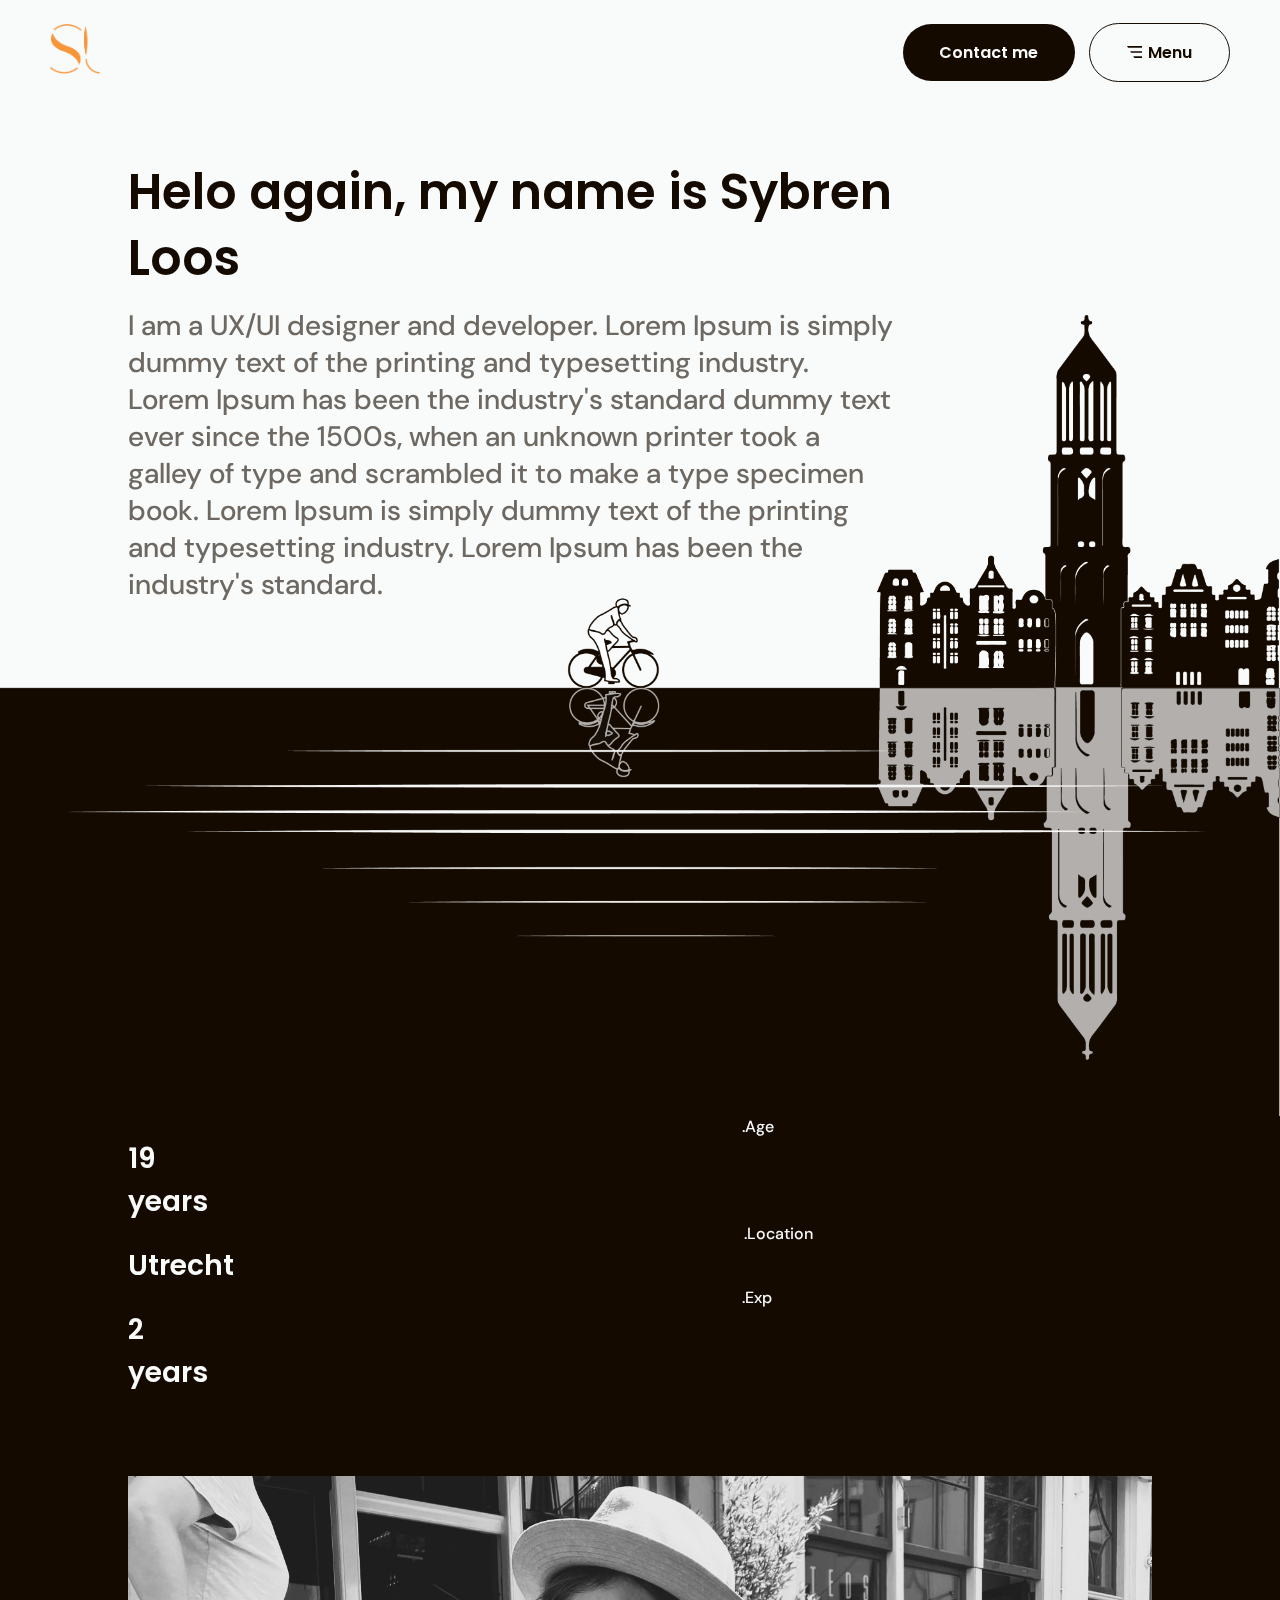
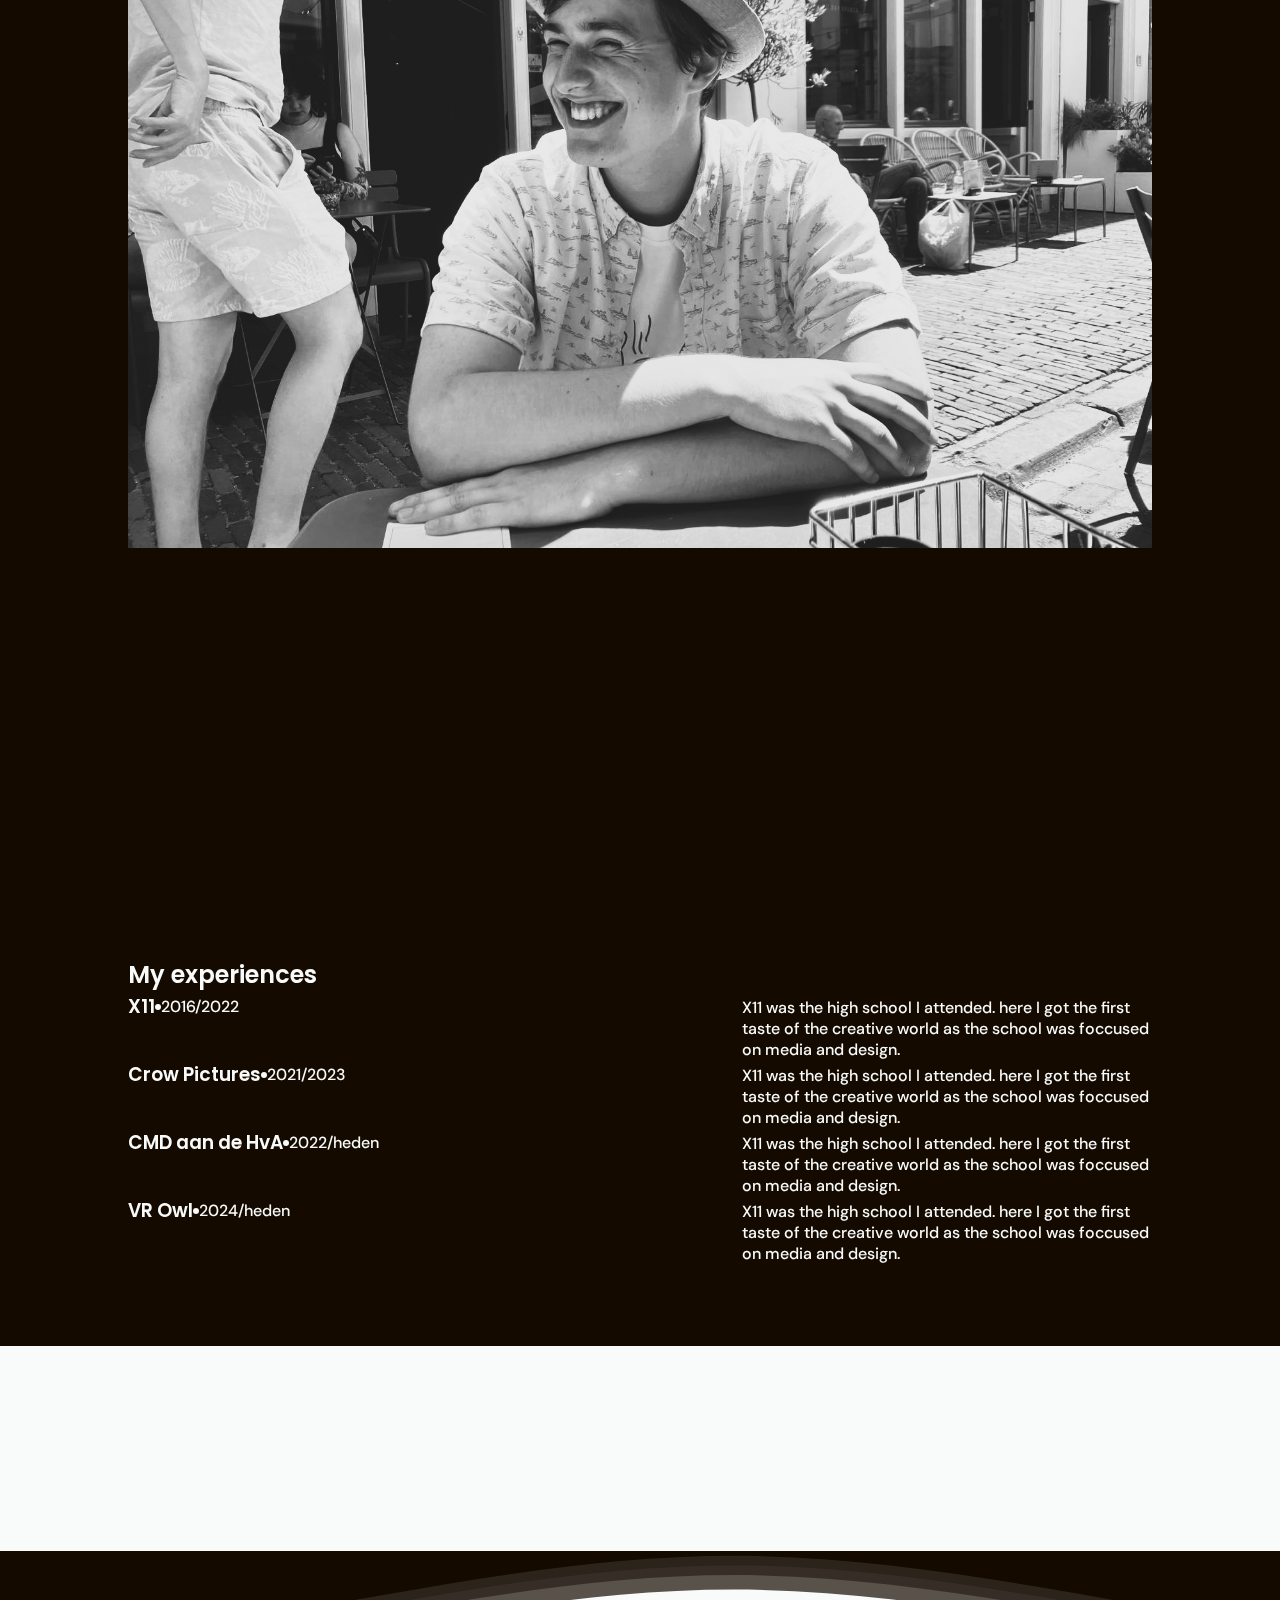
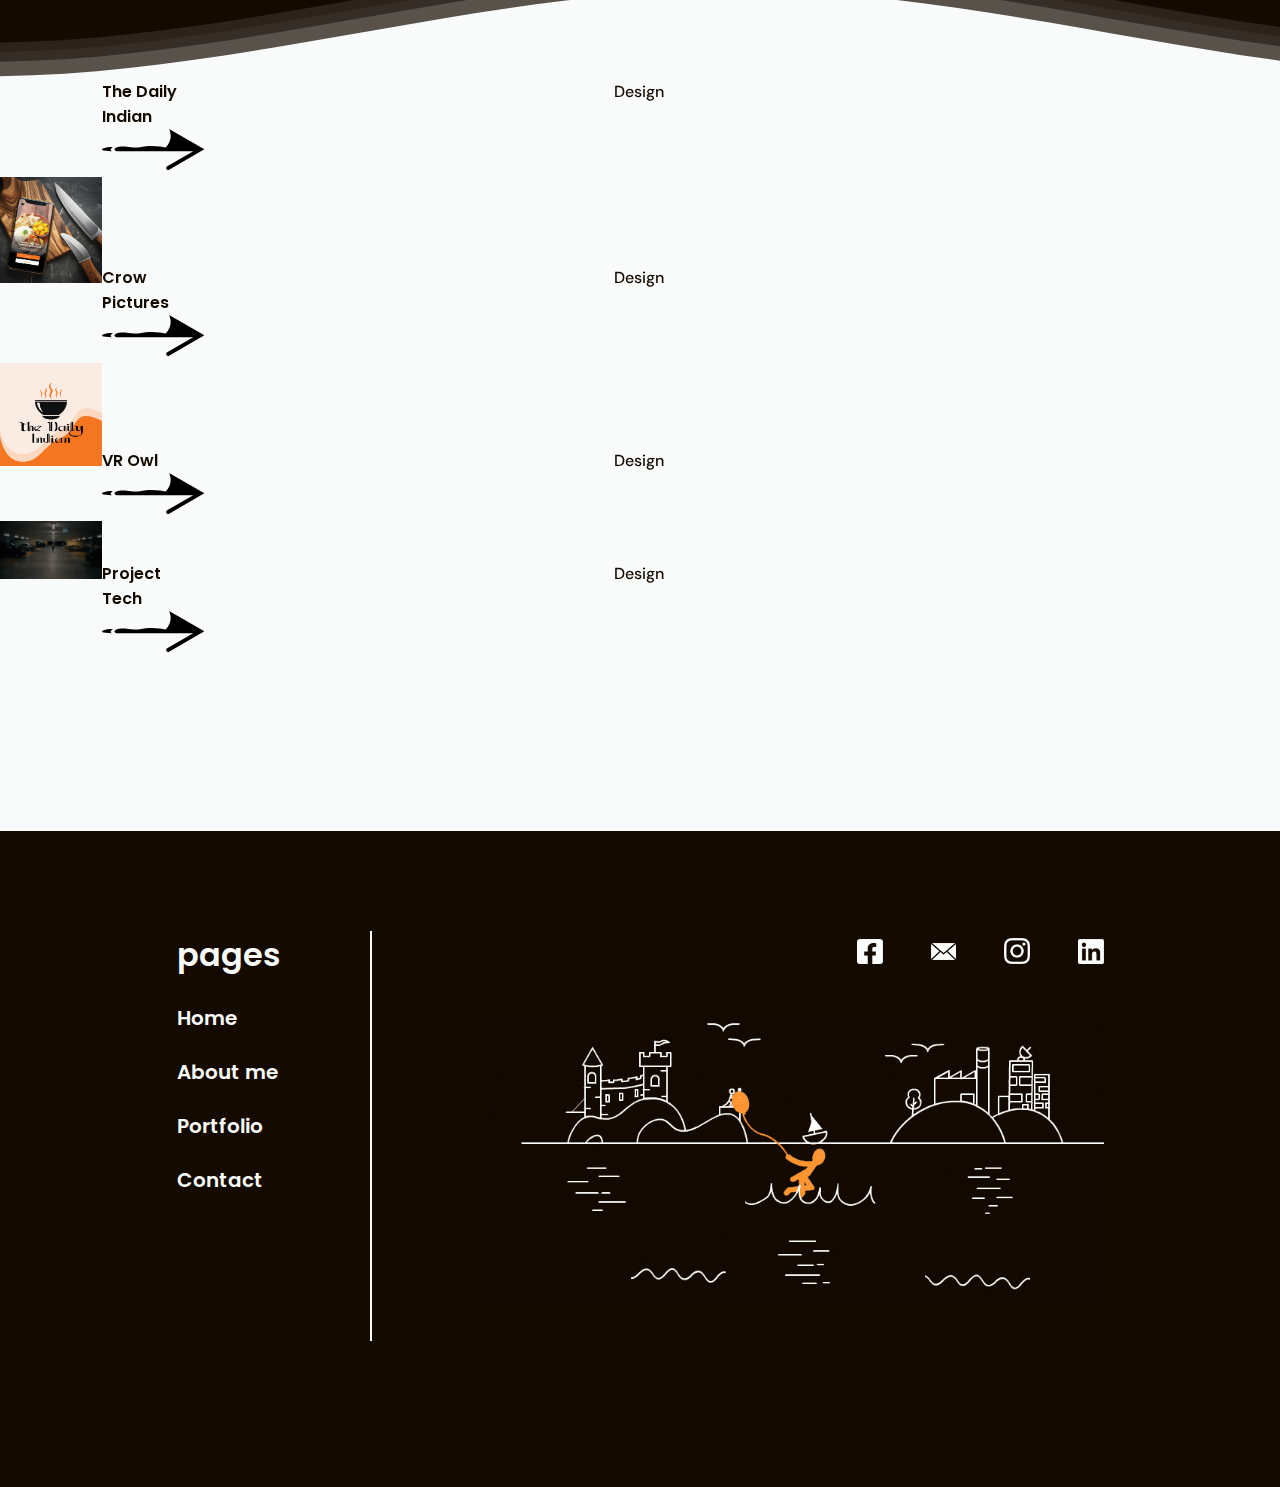
==== AboutMe.html @ b90669cc "hello" ====
<!DOCTYPE html>
<html lang="en">
  <head>
    <title>Bootstrap Example</title>
    <meta charset="utf-8" />
    <meta name="viewport" content="width=device-width, initial-scale=1" />

    <link rel="preconnect" href="https://fonts.googleapis.com" />
    <link rel="preconnect" href="https://fonts.gstatic.com" crossorigin />
    <link
      href="https://fonts.googleapis.com/css2?family=DM+Sans:ital,opsz,wght@0,9..40,100..1000;1,9..40,100..1000&display=swap"
      rel="stylesheet"
    />
    <link
      rel="stylesheet2"
      href="https://maxcdn.bootstrapcdn.com/bootstrap/4.3.1/css/bootstrap.min.css"
    />
    <link rel="preconnect" href="https://fonts.gstatic.com" crossorigin />
    <link
      href="https://fonts.googleapis.com/css2?family=Poppins:ital,wght@0,100;0,200;0,300;0,400;0,500;0,600;0,700;0,800;1,100;1,200;1,300;1,400;1,500;1,600;1,700;1,800;1,900&display=swap"
      rel="stylesheet"
    />
    <link rel="stylesheet" href="./views.css">
    <link rel="stylesheet" href="./stylesheet2.css">
  </head>

  <body>
    <header>
        <div style="position: fixed">
            <nav class="outnav">
                <span class="HomeLogo">
                    <a href="./kaas.html">
                        <img
                                src="./images/SybrenLoosLogo.png"
                                alt="This is the logo of the website and also functions as the home button"
                        />
                    </a>
                </span>
    
                <nav class="buttonsnav">
                    <button class="button2">
                        <span><a href="./index.html">Contact me</a></span>
                    </button>
                    <button class="button">
                        <div class="insideButton">
                            <span class="hamburgerIcon">
                                <svg
                                        class="Layer_1"
                                        data-name="Layer 1"
                                        xmlns="http://www.w3.org/2000/svg"
                                        viewBox="0 0 191.16 151.16"
                                >
                                    <defs>
                                        <style>
                                            .cls-1:hover {
                                                height: 12px;
                                                width: auto;
                                                stroke-width: 0px;
                                                fill: var(--background-color);
                                            }
                                        </style>
                                    </defs>
                                    <polygon
                                            class="cls-1"
                                            points="191.16 151.16 91.78 151.16 78.42 129.15 191.16 129.15 191.16 151.16"
                                    />
                                    <polygon
                                            class="cls-1"
                                            points="39.21 64.57 191.16 64.57 191.16 86.59 52.57 86.59 39.21 64.57"
                                    />
                                    <polygon
                                            class="cls-1"
                                            points="0 0 191.16 0 191.16 22.01 13.37 22.01 0 0"
                                    />
                                </svg>
                            </span>
    
                            <span>Menu</span>
                        </div>
                    </button>
    
                    <span class="mainnav"></span>
                    <span class="hamburgermenu">
                        <div class="inside-menu" style="offset: 180px">
                            <ul>
                                <li class="hovertechnics">
                                    <a href="#" class="nav-link" aria-label="something"> Home </a>
                                    <span class="underlineNav"></span>
                                </li>
                                <li class="hovertechnics">
                                    <a href="#" class="nav-link" aria-label="something"> About me </a>
                                    <span class="underlineNav"></span>
                                </li>
                                <li class="hovertechnics">
                                    <a href="#" class="nav-link" aria-label="something"> Portfolio </a>
                                    <span class="underlineNav"></span>
                                </li>
                                <li class="hovertechnics">
                                    <a href="#" class="nav-link" aria-label="something"> Contact </a>
                                    <span class="underlineNav"></span>
                                </li>
                            </ul>
                        </div>
                    </span>
                </nav>
            </nav>
        </div>
    </header>
    
  <main>

    <section id="one">
        <h1>Helo again, my name is <span>Sybren Loos</span></h1>

        <p>I am a UX/UI designer and developer. Lorem Ipsum is simply dummy text of the printing and typesetting industry. Lorem Ipsum has been the industry's standard dummy text ever since the 1500s, when an unknown printer took a galley of type and scrambled it to make a type specimen book. Lorem Ipsum is simply dummy text of the printing and typesetting industry. Lorem Ipsum has been the industry's standard.</p>
    

    </section>
    <section id="two">
        <section>
            <img src="./images/backgroundimage.png">
            <div class="darkbackground">
                <ul>
                    <li>
                        <p>.Age</p>
                        <h2>19 years</h2>
                    </li>
                    <li>
                        <p>.Location</p>
                        <h2>Utrecht</h2>
                    </li>
                    <li>
                        <p>.Exp</p>
                        <h2>2 years</h2>
                    </li>
                </ul>
                <img src="./images/ImgOfMe.jpg">
            </div>
        </section>

        <section>
            <div class="darkbackground">
                <span></span>
                <h2>My experiences</h2>
                <span></span>

                <ul>
                    <li>
                        <div class="info">
                            <h3>X11</h3>
                            <span></span>
                            <p>2016/2022</p>
                        </div>
                        <span></span>
                        <p>X11 was the high school I attended. here I got the first taste of the creative world as the school was foccused on media and design.</p>
                    </li>
                    <li>
                        <div class="info">
                            <h3>Crow Pictures</h3>
                            <span></span>
                            <p>2021/2023</p>
                        </div>
                        <span></span>
                        <p>X11 was the high school I attended. here I got the first taste of the creative world as the school was foccused on media and design.</p>
                    </li>
                    <li>
                        <div class="info">
                            <h3>CMD aan de HvA</h3>
                            <span></span>
                            <p>2022/heden</p>
                        </div>
                        <span></span>
                        <p>X11 was the high school I attended. here I got the first taste of the creative world as the school was foccused on media and design.</p>
                    </li>
                    <li>
                        <div class="info">
                            <h3>VR Owl</h3>
                            <span></span>
                            <p>2024/heden</p>
                        </div>
                        <span></span>
                        <p>X11 was the high school I attended. here I got the first taste of the creative world as the school was foccused on media and design.</p>
                    </li>
                </ul>
                <span></span>
            </section>

        <section>
            
            <span></span>
            <h2></h2>
            <span></span>

            <ul>
                <li>
                    <h3></h3>
                    <span></span>
                </li>
                <li>
                    <h3></h3>
                    <span></span>
                </li>
                <li>
                    <h3></h3>
                    <span></span>
                </li>
                <li>
                    <h3></h3>
                    <span></span>
                </li>
                <li>
                    <h3></h3>
                    <span></span>
                </li>
                <li>
                    <h3></h3>
                    <span></span>
                </li>
                <li>
                    <h3></h3>
                    <span></span>
                </li>
            </ul>

            <ul>
                <li>
                    <h3></h3>
                    <p></p>
                </li>
                <li>
                    <h3></h3>
                    <p></p>
                </li>
                <li>
                    <h3></h3>
                    <p></p>
                </li>
                <li>
                    <h3></h3>
                    <p></p>
                </li>
                <li>
                    <h3></h3>
                    <p></p>
                </li>
                <li>
                    <h3></h3>
                    <p></p>
                </li>
                <li>
                    <h3></h3>
                    <p></p>
                </li>
            </ul>
        </div>
        </section>
        <section>
            <svg
                class="waves1"
                xmlns="http://www.w3.org/2000/svg"
                xmlns:xlink="http://www.w3.org/1999/xlink"
                viewBox="0 24 150 28"
                preserveAspectRatio="none"
                shape-rendering="auto"
                style="transform: rotate(180deg);"
        >
            <defs>
                <path
                        id="gentle-wave"
                        d="M-160 44c30 0 58-18 88-18s 58 18 88 18 58-18 88-18 58 18 88 18 v44h-352z"
                />
            </defs>
            <g class="parallax">
                <use
                        xlink:href="#gentle-wave"
                        x="48"
                        y="0"
                        fill="rgba(20,10,0,0.7)"
                />
                <use
                        xlink:href="#gentle-wave"
                        x="48"
                        y="3"
                        fill="rgba(20,10,0,0.5)"
                />
                <use
                        xlink:href="#gentle-wave"
                        x="48"
                        y="5"
                        fill="rgba(20,10,0,0.3)"
                />
                <use
                        xlink:href="#gentle-wave"
                        x="48"
                        y="7"
                        fill="#140A00"
                />
            </g>
        </svg>
        <h2></h2>
        <p></p>
        <div class="projects">
            <ul>
                <div class="column">
                    <div class="hovertype">
                        <li>

                            <a href="#"><img class="imgingrid1" data-scale="1" alt="" src="./images/cscscscs.png"></a>
                          
                            <div class="span-a">
                                <a href="#">The Daily Indian</a>
                              <a href="#">
                                <svg class="arrow2" data-name="arrow" xmlns="http://www.w3.org/2000/svg" viewBox="0 0 237.3 95">
                              
                                    <defs>
                                        <style>
                                            .cls-1 {
                                                stroke-width: 0px;
                                            }
                                        </style>
                                    </defs>
                                    <path class="cls-1"
                                          d="M155.55,0c1.37,2.83,5.26,11.83,2.93,23.28-2.16,10.67-8.45,17.19-10.8,19.42-7.42-1.45-18.71-3.17-32.52-3.24-23.62-.13-23.54,4.7-41.27,3.24-12.08-.99-30.81-4.77-40.33,0-1.38.69-4.5,2.26-4.5,4.5,0,2.47,2.03,4.5,4.5,4.5h177.95l-60.46,34.9c-2.15,1.24-2.89,3.99-1.65,6.15.83,1.44,2.35,2.25,3.9,2.25.76,0,1.54-.19,2.25-.6l81.75-47.2L155.55,0Z"/>
                                    <path class="cls-1"
                                          d="M20.19,47.23c0-2.45,4.7-3.29,4.5-4.5-.31-1.86-11.38-1.78-20.51,1.62C1.24,45.44-.02,46.33,0,47.23c.04,1.54,3.83,2.53,4.18,2.62,6.84.63,13.67,1.25,20.51,1.88-2.49,0-4.5-2.01-4.5-4.5Z"/>
                                </svg>
                              </a>
                                <div class="underline"></div>

                            </div>
                            <p>Design</p>
                        </li>
                    </div>


                    <div class="hovertype">
                      
                        <li>
                          <a href="#"><img class="imgingrid2" data-scale="1" alt="" src="./images/other.png"></a>
                            <div class="span-a">
                                <a href="#">Crow Pictures</a>
                              <a href="#">
                                <svg class="arrow2" data-name="arrow" xmlns="http://www.w3.org/2000/svg" viewBox="0 0 237.3 95">
                                    <defs>
                                        <style>
                                            .cls-1 {
                                                stroke-width: 0px;
                                            }
                                        </style>
                                    </defs>
                                    <path class="cls-1"
                                          d="M155.55,0c1.37,2.83,5.26,11.83,2.93,23.28-2.16,10.67-8.45,17.19-10.8,19.42-7.42-1.45-18.71-3.17-32.52-3.24-23.62-.13-23.54,4.7-41.27,3.24-12.08-.99-30.81-4.77-40.33,0-1.38.69-4.5,2.26-4.5,4.5,0,2.47,2.03,4.5,4.5,4.5h177.95l-60.46,34.9c-2.15,1.24-2.89,3.99-1.65,6.15.83,1.44,2.35,2.25,3.9,2.25.76,0,1.54-.19,2.25-.6l81.75-47.2L155.55,0Z"/>
                                    <path class="cls-1"
                                          d="M20.19,47.23c0-2.45,4.7-3.29,4.5-4.5-.31-1.86-11.38-1.78-20.51,1.62C1.24,45.44-.02,46.33,0,47.23c.04,1.54,3.83,2.53,4.18,2.62,6.84.63,13.67,1.25,20.51,1.88-2.49,0-4.5-2.01-4.5-4.5Z"/>
                                </svg>
                              </a>
                                <div class="underline"></div>

                            </div>
                            <p>Design</p>
                        </li>
                      
                    </div>
                </div>
                <div class="column">
                    <div class="hovertype">
                      
                        <li>

                          <a href="#"><img class="imgingrid3" data-scale="1" alt="" src="./images/other2.png"></a>
                            <div class="span-a">
                                <a href="#">VR Owl</a>
                              <a href="#">
                                <svg class="arrow2" data-name="arrow" xmlns="http://www.w3.org/2000/svg" viewBox="0 0 237.3 95">
                                    <defs>
                                        <style>
                                            .cls-1 {
                                                stroke-width: 0px;
                                            }
                                        </style>
                                    </defs>
                                    <path class="cls-1"
                                          d="M155.55,0c1.37,2.83,5.26,11.83,2.93,23.28-2.16,10.67-8.45,17.19-10.8,19.42-7.42-1.45-18.71-3.17-32.52-3.24-23.62-.13-23.54,4.7-41.27,3.24-12.08-.99-30.81-4.77-40.33,0-1.38.69-4.5,2.26-4.5,4.5,0,2.47,2.03,4.5,4.5,4.5h177.95l-60.46,34.9c-2.15,1.24-2.89,3.99-1.65,6.15.83,1.44,2.35,2.25,3.9,2.25.76,0,1.54-.19,2.25-.6l81.75-47.2L155.55,0Z"/>
                                    <path class="cls-1"
                                          d="M20.19,47.23c0-2.45,4.7-3.29,4.5-4.5-.31-1.86-11.38-1.78-20.51,1.62C1.24,45.44-.02,46.33,0,47.23c.04,1.54,3.83,2.53,4.18,2.62,6.84.63,13.67,1.25,20.51,1.88-2.49,0-4.5-2.01-4.5-4.5Z"/>
                                </svg>
                              </a>
                                <div class="underline"></div>

                            </div>
                            <p>Design</p>
                        </li>
                      
                    </div>


                    <div class="hovertype">
                      
                        <li>
                          <a href="#"><img class="imgingrid4" data-scale="1" alt="" src="./images/background_image_hacker.jpg"></a>
                          
                            <div class="span-a">
                              
                                <a href="#">Project Tech</a>
                              <a href="#">
                                <svg class="arrow2" data-name="arrow" xmlns="http://www.w3.org/2000/svg" viewBox="0 0 237.3 95">
                                    <defs>
                                        <style>
                                            .cls-1 {
                                                stroke-width: 0px;
                                            }
                                        </style>
                                    </defs>
                                    <path class="cls-1"
                                          d="M155.55,0c1.37,2.83,5.26,11.83,2.93,23.28-2.16,10.67-8.45,17.19-10.8,19.42-7.42-1.45-18.71-3.17-32.52-3.24-23.62-.13-23.54,4.7-41.27,3.24-12.08-.99-30.81-4.77-40.33,0-1.38.69-4.5,2.26-4.5,4.5,0,2.47,2.03,4.5,4.5,4.5h177.95l-60.46,34.9c-2.15,1.24-2.89,3.99-1.65,6.15.83,1.44,2.35,2.25,3.9,2.25.76,0,1.54-.19,2.25-.6l81.75-47.2L155.55,0Z"/>
                                    <path class="cls-1"
                                          d="M20.19,47.23c0-2.45,4.7-3.29,4.5-4.5-.31-1.86-11.38-1.78-20.51,1.62C1.24,45.44-.02,46.33,0,47.23c.04,1.54,3.83,2.53,4.18,2.62,6.84.63,13.67,1.25,20.51,1.88-2.49,0-4.5-2.01-4.5-4.5Z"/>
                                </svg>
                              </a>
                                <div class="underline"></div>
                              
                            </div>
                            <p>Design</p>
                        </li>
                     
                    </div>
                </div>
            </ul>
        </div>
    
        </section>
    </section>
</main>
  <footer>
    <h2>pages</h2>
    <ul>

        <li>
            <a href="#">
                Home
            </a>
        </li>
        <li>
            <a href="#">
                About me
            </a>
        </li>
        <li>
            <a href="#">
                Portfolio
            </a>
        </li>
        <li>
            <a href="#"> 
                Contact
            </a>
        </li>
    </ul>
    <span></span>
    <ul>
        <li>
            <a href="#">
                <img src="./images/facebook.png"> 
            </a>
        </li>
        <li>
            <a href="#">
                <img src="./images/mail.png"> 
            </a>
        </li>
        <li>
            <a href="#">
                <img src="./images/instagram.png"> 
            </a>
        </li>
        <li>
            <a href="#">
                <img src="./images/linkedin.png"> 
            </a>
        </li>
    </ul>
    <div class="animationgif">
        <img src="./images/New folder/gifwebsite_5.gif">
    </div>
  </footer>
    <script src="./scripted.js"></script>
</body>
</html>
---- views.css ----
:root {
    --type-scale-1: clamp(2.25rem, 1.7143rem + 2.8vw, 15rem);
    --type-scale-2n: clamp(16px, 6vw, 30px);
    --type-scale-2-hover: clamp(16px, 2.5vw, 36px);
    --type-scale-3: clamp(20px, 1.8vw, 30px);
    --type-scale-4: clamp(45px, 1.7143rem + 2.8vw, 4rem);
    --type-scale-5: clamp(30px, 3.2vw, 100px);
    --type-scale-6: clamp(16px, 1.5vw, 20px);
    --type-scale-phone-1: clamp(25px, 2.8vw, 66px);
    --widt-clamp-CTA: clamp(180px, 16.5vw, 200px);
    --widt-clamp-CTA-animated: clamp(180px, 19vw, 220px);
    --maincollor: #ff9636;
    --fontcolor-1: #140a00;
    --fontcolor-4: #0e0700;
    --fontcolor-3: #1e160e;
    --fontcolor-2: #6d6862;
    --background-color: #f9fbfa;
    --background-color2: #f7faf8;
    --secondary-color-cognac: #955d4e;
    --secondary-color-salmon: #d1947c;
    --secondary-color-persianorange: #e89559;
    --Low-Opacity-orange: #ffd8b8; 
    --Low-opacity-orange2: #fcad65; 
    
  }

  
header {
    position: fixed;
    z-index: 100;
  }
  
  ul {
    list-style: none;
    color: var(--fontcolor-1);
    display: block;
  }
  
  a {
    color: var(--fontcolor-1);
    text-decoration: none;
  }
  
  /* Navigation */
  .outnav {
    display: flex;
    max-height: 8vh;
    max-width: 100vw;
    width: 100vw;
    padding: 30px 50px;
    margin-top: 1em;
    align-items: center;
    justify-content: space-between;
    z-index: 10;
  }
  
  .HomeLogo img {
    height: 50px;
    align-self: center;
  }
  
  nav .hamburgerIcon svg {
    fill: var(--fontcolor-1);
  }
  
  .button, .button2 {
    position: relative;
    appearance: none;
    padding: 1em 2.3em;
    font-size: 1em;
    cursor: pointer;
    outline: none;
    overflow: hidden;
    z-index: 4;
    border-radius: 100px;
    border: 1.5px solid var(--fontcolor-1);
    transition: color 0.4s ease;
  }
  
  .button {
    background: var(--background-color);
    color: var(--fontcolor-1);
  }
  
  .button2 {
    background: var(--fontcolor-1);
    color: var(--background-color);
    margin-right: 10px;
    border: none;
  }
  
  .button2 a{
    color: var(--background-color);
  }
  
  .button span, .button2 span {
    position: relative;
    pointer-events: none;
  }
  
  .button::before, .button2::before {
    content: "";
    position: absolute;
    width: 0;
    height: 0;
    background: var(--fontcolor-1);
    border-radius: 100%;
    transform: translate(-50%, -50%);
    transition: width 0.4s ease, height 0.4s ease;
  }
  
  
  .button::before {
    --size: 0;
    content: "";
    position: absolute;
    left: var(--x);
    top: var(--y);
    width: var(--size);
    height: var(--size);
    background: var(--fontcolor-1);
    color: var(--fontcolor-1);
    border-radius: 100%;
    -webkit-transform: translate(-50%, -50%);
    transform: translate(-50%, -50%);
    transition: width 0.4s ease, height 0.4s ease;
  }
  
  .button2::before {
    --size: 0;
    content: "";
    position: absolute;
    left: var(--x);
    top: var(--y);
    width: var(--size);
    height: var(--size);
    background: var(--maincollor);
    border-radius: 100%;
    -webkit-transform: translate(-50%, -50%);
    transform: translate(-50%, -50%);
    transition: width 0.4s ease, height 0.4s ease;
  }
  
  
  
  
  .button::before {
    background: var(--fontcolor-1);
  }
  
  .button2::before {
    background: var(--maincollor);
  }
  
  .button:hover::before, .button2:hover::before {
    width: 1000px;
    height: 1000px;
  }
  
  .button:hover {
    color: var(--background-color);
  }
  
  .insideButton {
    display: flex;
    gap: 6px;
    align-items: center;
  }
  
  .insideButton .hamburgerIcon svg {
    height: 12px;
    transition: fill 0.4s ease;
  }
  
  .button:hover .insideButton .hamburgerIcon svg {
    fill: var(--background-color);
  }
  
  .mainnav {
    display: none;
    position: fixed;
    background-color: rgba(123, 123, 123, 0.3);
    left: 0;
    top: 0;
    height: 100vh;
    width: 100vw;
    z-index: 2;
    opacity: 0;
    transition: 0.4s ease-in;
    animation-delay: 0.4s;
  }
  
  .hamburgermenu {
    position: fixed;
    top: 0;
    height: 100vh;
    width: 60vw;
    right: 0;
    z-index: 3;
    background-color: var(--background-color2);
    transform: translateX(100%);
    transition: 0.2s ease-in;
  }
  
  .inside-menu {
    margin-top: 30vh;
    display: grid;
    grid-template-columns: repeat(5, 1fr);
    height: 100%;
    justify-content: right;
  }
  
  .showMenu {
    transform: translateX(0);
  }
  
  .opacityChange {
    display: block;
    opacity: 1;
  }
  
  nav ul {
    grid-column: 2 / 5;
    padding: 0;
  }
  
  nav ul li {
    padding: 0.5em 0 1.4vh;

  }

  nav ul li a{
    font-size: var(--type-scale-2n);
  }
  
  .underlineNav {
    display: flex;
    border-top: 2px solid var(--fontcolor-1);
    margin-top: 0.5em;
    width: 100%;
  }
  
  .hovertechnics:hover {
    font-size: var(--type-scale-2-hover);
    color: var(--fontcolor-4);
  }

  footer {
    position: relative;
    display: grid;
    grid-template-columns: repeat(10, 1fr);
    background-color: var(--fontcolor-1);
    top: 45vh;
    color: var(--background-color);
    padding: 100px 176.5px;
    gap: 1.5em;
  }
  
  
  footer a {
    color: var(--background-color);
  }
  
  footer h2:nth-of-type(1) {
    color: var(--background-color);
    font-size: clamp(1em, 2.5vw, 60vw);
    grid-column: 1/2;
  }
  
  footer ul:nth-of-type(1) {
    display: flex;
    flex-wrap: wrap;
    gap: 1.5em;
    padding: 0;
    flex-direction: column;
    grid-column: 1;
  }
  
  footer ul:nth-of-type(1) a {
    font-size: var(--type-scale-6);
  }
  
  footer ul:nth-of-type(2) {
    display: flex;
    flex-wrap: wrap;
    gap: 3em;
    padding: 0;
    align-items: center;
    justify-content: right;
    grid-column: 6/11;
    grid-row: 1;
    padding-left: .5em;
  }
  
  footer ul:nth-of-type(2) img {
    width: 2vw;
    
  }
  
  footer span {
    grid-column: 2;
    width: 2px;
    background-color: var(--background-color);
    height: 90%;
    grid-row: 1/3;
    justify-self: right;
  }
  
  footer .animationgif {
    grid-column: 4 / 11;
    width: 100%;
    height: 30vw;
    align-content: center;
    /* padding-top: calc(100%*(100 / 300)); */
  
    position: relative;
    overflow: hidden;
    display: flex;
  }
  
  footer .animationgif img {
    object-fit: cover;
      /* width: 120%; */
      position: absolute;
      transform: scale(1.3)translateX(5%) translateY(3vw);
      min-width: 5em;
  }

  @media screen and (max-width: 600px) {
  footer {
    padding: 8%;
  }

  .outnav {
    padding: 1.5em;
  }

footer span {
    grid-column: 3;
    height: 100%;
    grid-row: 2 / 3;
  }
  
  footer h2:nth-of-type(1) {
    color: var(--background-color);
      font-size: clamp(1.7em, 2.5vw, 60vw);
      grid-column: 1 / 2;
  }
  
  footer ul:nth-of-type(2) {
    grid-column: 4 / 11;
    grid-row: 2/3;
    gap: 1em;
    align-items: self-start;
  }
  
  footer ul:nth-of-type(2) li {
    width: 40%;
  }
  
  footer ul:nth-of-type(1) {
    gap: 2em;
    grid-column: 1 / 3;
  
  }
  
  footer ul:nth-of-type(2) img {
    width: 40%;
  }
  
  footer .animationgif {
    grid-column: 1 / 11;
    height: 45vw;
    margin-bottom: 1em;
  }
  
  section:nth-of-type(3) {
    padding-top: 10em;
  }
  
  .hamburgermenu {
    width: 90vw;
  }
}
---- stylesheet2.css ----
:root {
    --type-scale-1: clamp(2.25rem, 1.7143rem + 2.8vw, 15rem);
    --type-scale-2: clamp(16px, 2.3vw, 30px);
    --type-scale-2-hover: clamp(16px, 2.5vw, 36px);
    --type-scale-3: clamp(10px, 2.2vw, 40px);
    --type-scale-4: clamp(45px, 1.7143rem + 2.8vw, 4rem);
    --type-scale-5: clamp(30px, 3.8vw, 15rem);
    --type-scale-6: clamp(16px, 2.3vw, 20px);
    --type-scale-phone-1: clamp(25px, 2.8vw, 66px);
    --widt-clamp-CTA: clamp(180px, 16.5vw, 200px);
    --widt-clamp-CTA-animated: clamp(180px, 19vw, 220px);
    --maincollor: #ff9636;
    --fontcolor-1: #140a00;
    --fontcolor-4: #0e0700;
    --fontcolor-3: #1e160e;
    --fontcolor-2: #6d6862;
    --background-color: #f9fbfa;
    --background-color2: #f7faf8;
    --secondary-color-cognac: #955d4e;
    --secondary-color-salmon: #d1947c;
    --secondary-color-persianorange: #e89559;
    --Low-Opacity-orange: #ffd8b8; 
    --Low-opacity-orange2: #fcad65; 
    
  }

  * {
    font-family: "Poppins", sans-serif;
    font-weight: 600;
    margin: 0;
    box-sizing: border-box;
    max-width: 100%;
  }
  
  body {
    justify-content: right;
    align-items: flex-start;
    background: var(--background-color);
  }

  h1, h2, h3, h4, p, a {
    color: var(--fontcolor-1);
  }
  
  p {
    font-family: "DM Sans", sans-serif;
    font-optical-sizing: auto;
    font-weight: 500;
    font-style: normal;
  }

  main {
    gap: 60px;
  }
  
  #one {
    display: grid;
    position: fixed;

    justify-content: center;
    grid-template-columns: repeat(10, [col] 1fr);
    justify-content: center;
    padding-top: 10em;
    grid-template-columns: repeat(10, [col] 1fr);
  }
  
  #one h1 {
    font-size: var(--type-scale-5);
    display: block;
    font-family: "Poppins", sans-serif;
    font-weight: 600;
    line-height: 135%;
    grid-column: 2 / 8;
    max-width: max-content;
    padding-bottom: 2%;
  }

  #one p {
    font-size: var(--type-scale-3);
    font-weight: 500;
    margin: 0;
    max-width: 60vw;
    color: var(--fontcolor-2);
    grid-column: 2 / 8;
    max-width: max-content;
  }

  #two {
    position: relative;
    top: 35vh;
}

.darkbackground {
  background-color: var(--fontcolor-1);
  width: 100vw;

}

#two section {
  display: flex;
  flex-wrap: wrap;
}

.darkbackground h2 {
  color: var(--background-color);
}

.darkbackground h3 {
  color: var(--background-color);
}

.darkbackground p {
  color: var(--background-color);
}

.darkbackground {
  display: grid;
  justify-content: center;
  flex-wrap: wrap;
}

.darkbackground svg {
  width: 100vw;
}

section:nth-of-type(2) ul{
  display: flex;
  flex-wrap: wrap;
  padding: 0;
  width: 80vw;
  justify-content: space-between;
  padding-bottom: 8%;
  justify-self: center;
}

section:nth-of-type(2) ul H2 {
  font-size: var(--type-scale-3);
}

.darkbackground img {
  width: 80vw;
  justify-self: center;
  margin-bottom: 40%;
}

section:nth-of-type(2) ul li{
  display: grid;
  grid-template-columns: repeat(10, [col] 1fr);
  align-items: baseline;
}

.info {
  grid-column: 1/4;
  display: flex;
  align-items: center;
}

.info span {
height: .5vw;  
width: .5vw; 
background-color: var(--background-color);
border-radius: 50%;  
display: inline-block;
}

section:nth-of-type(2) ul li p {
  grid-column: 7/11;
}

.waves1 {
  width: 100%;
  height: 15vh;
  margin-bottom: -7px;
  z-index: 2;
}

.content {
  position: relative;
  height: 20vh;
  text-align: center;
  background-color: var(--fontcolor-1);
}

.parallax > use {
  animation: move-forever 25s cubic-bezier(0.55, 0.5, 0.45, 0.5) infinite;
}

.parallax > use:nth-child(1) {
  animation-delay: -2s;
  animation-duration: 7s;
}

.parallax > use:nth-child(2) {
  animation-delay: -3s;
  animation-duration: 10s;
}

.parallax > use:nth-child(3) {
  animation-delay: -4s;
  animation-duration: 13s;
}

.parallax > use:nth-child(4) {
  animation-delay: -5s;
  animation-duration: 20s;
}

@keyframes move-forever {
  0% {
      transform: translate3d(-90px, 0, 0);
  }
  100% {
      transform: translate3d(85px, 0, 0);
  }
}

/* Mobile Adjustments */
@media (max-width: 768px) {
  .waves1 {
      height: 40px;
  }

  .content {
      height: 30vh;
  }
}
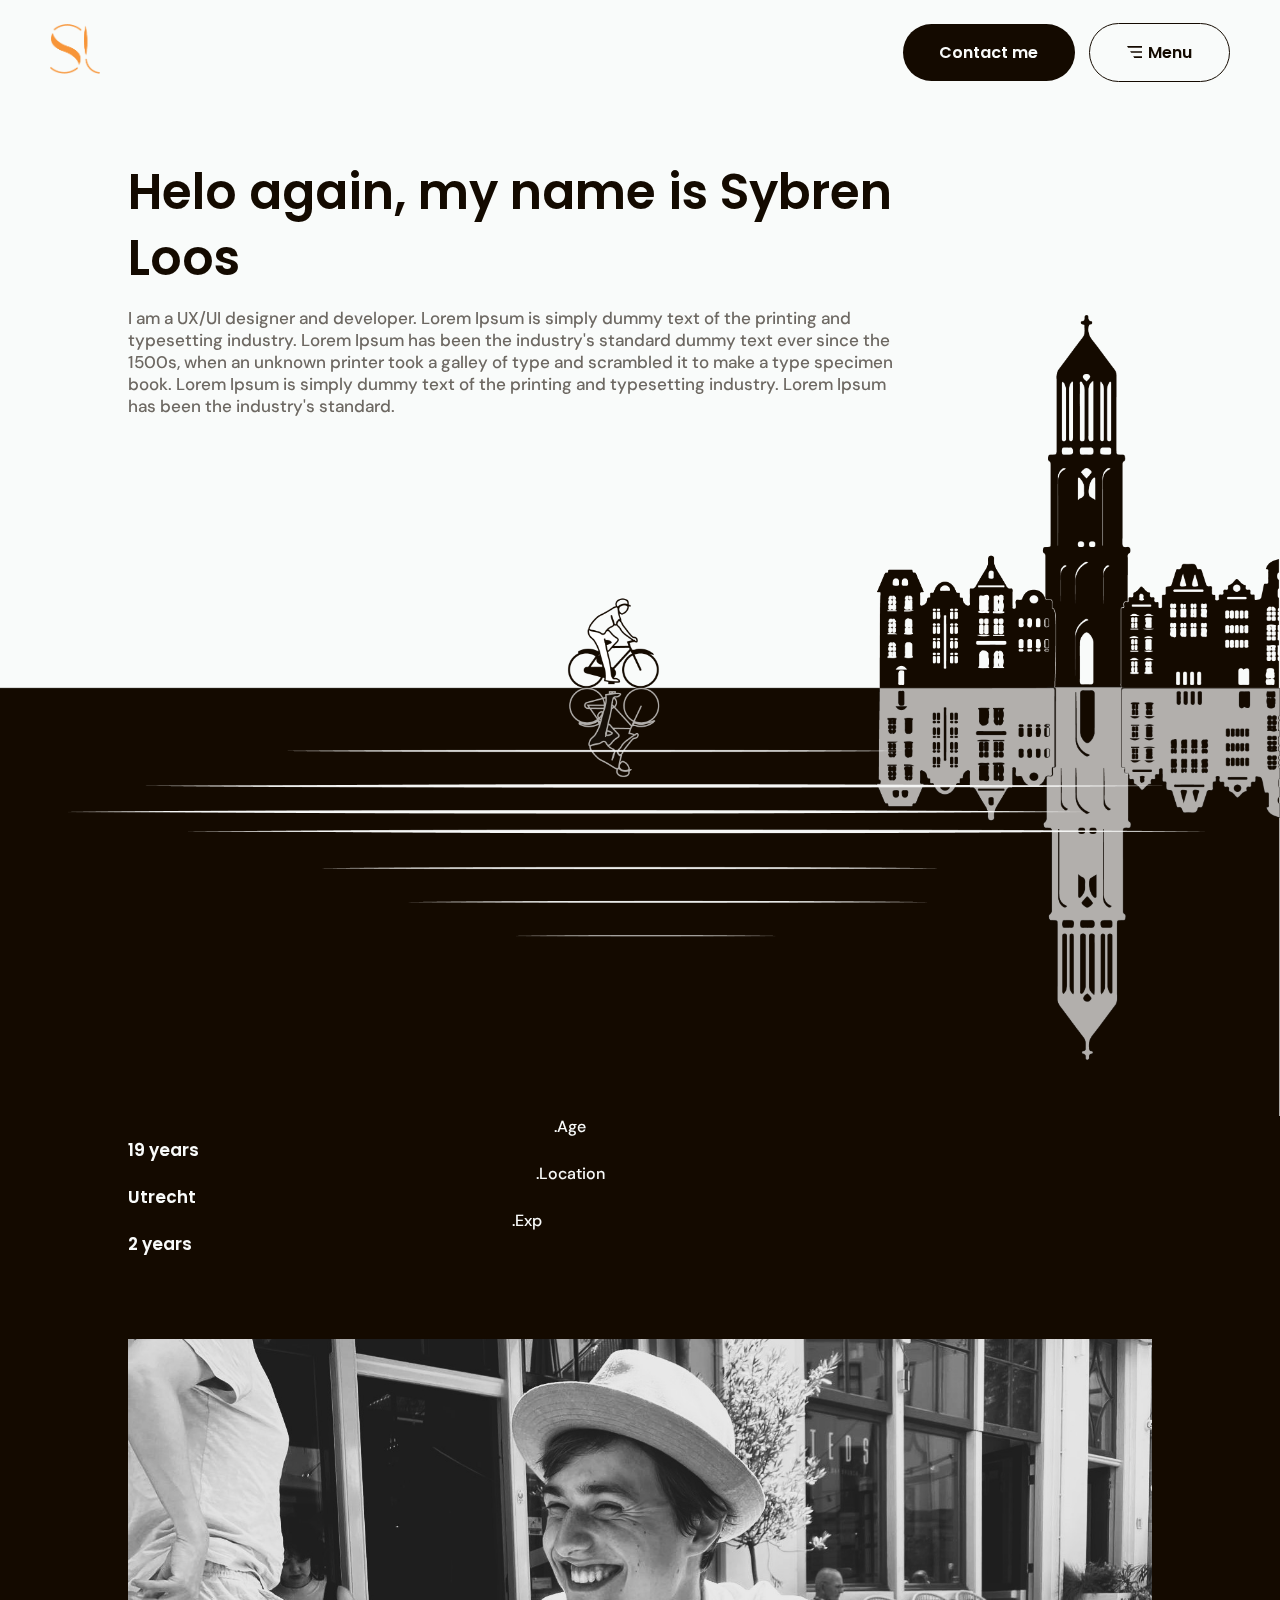
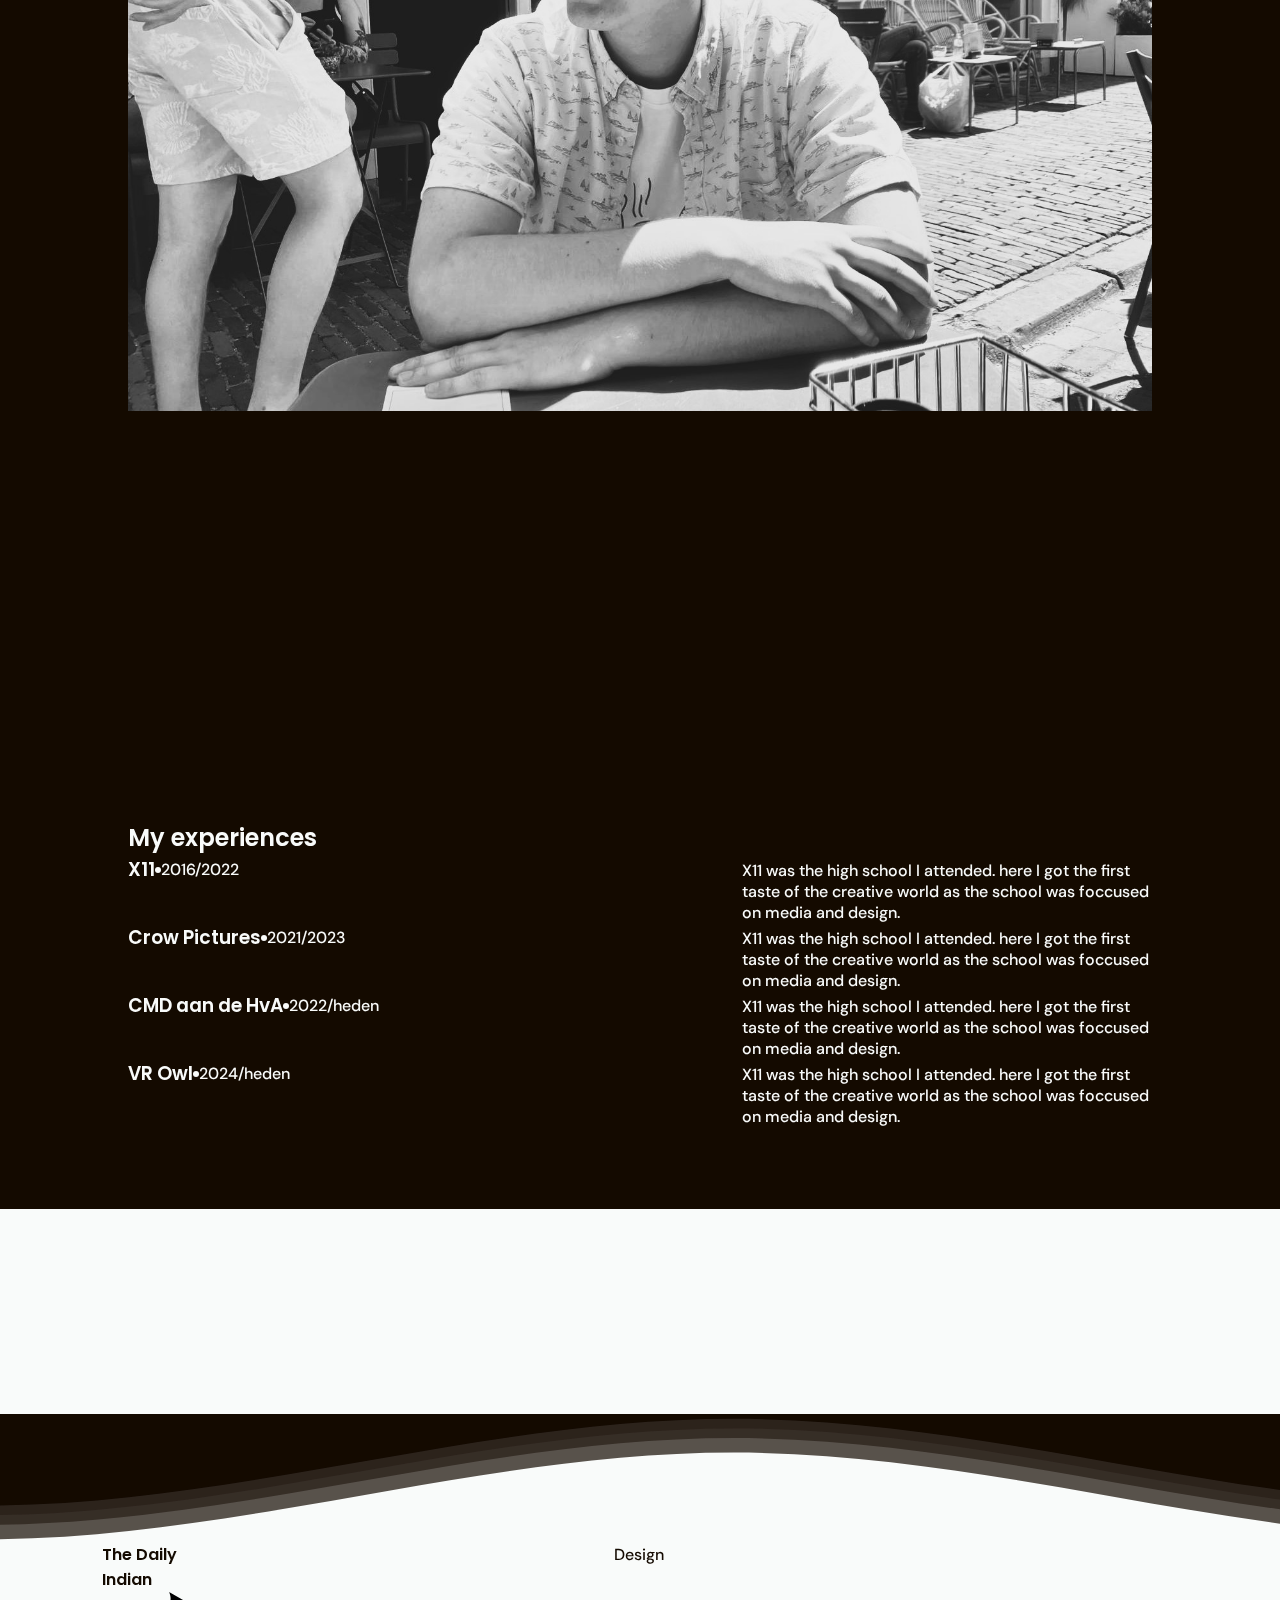
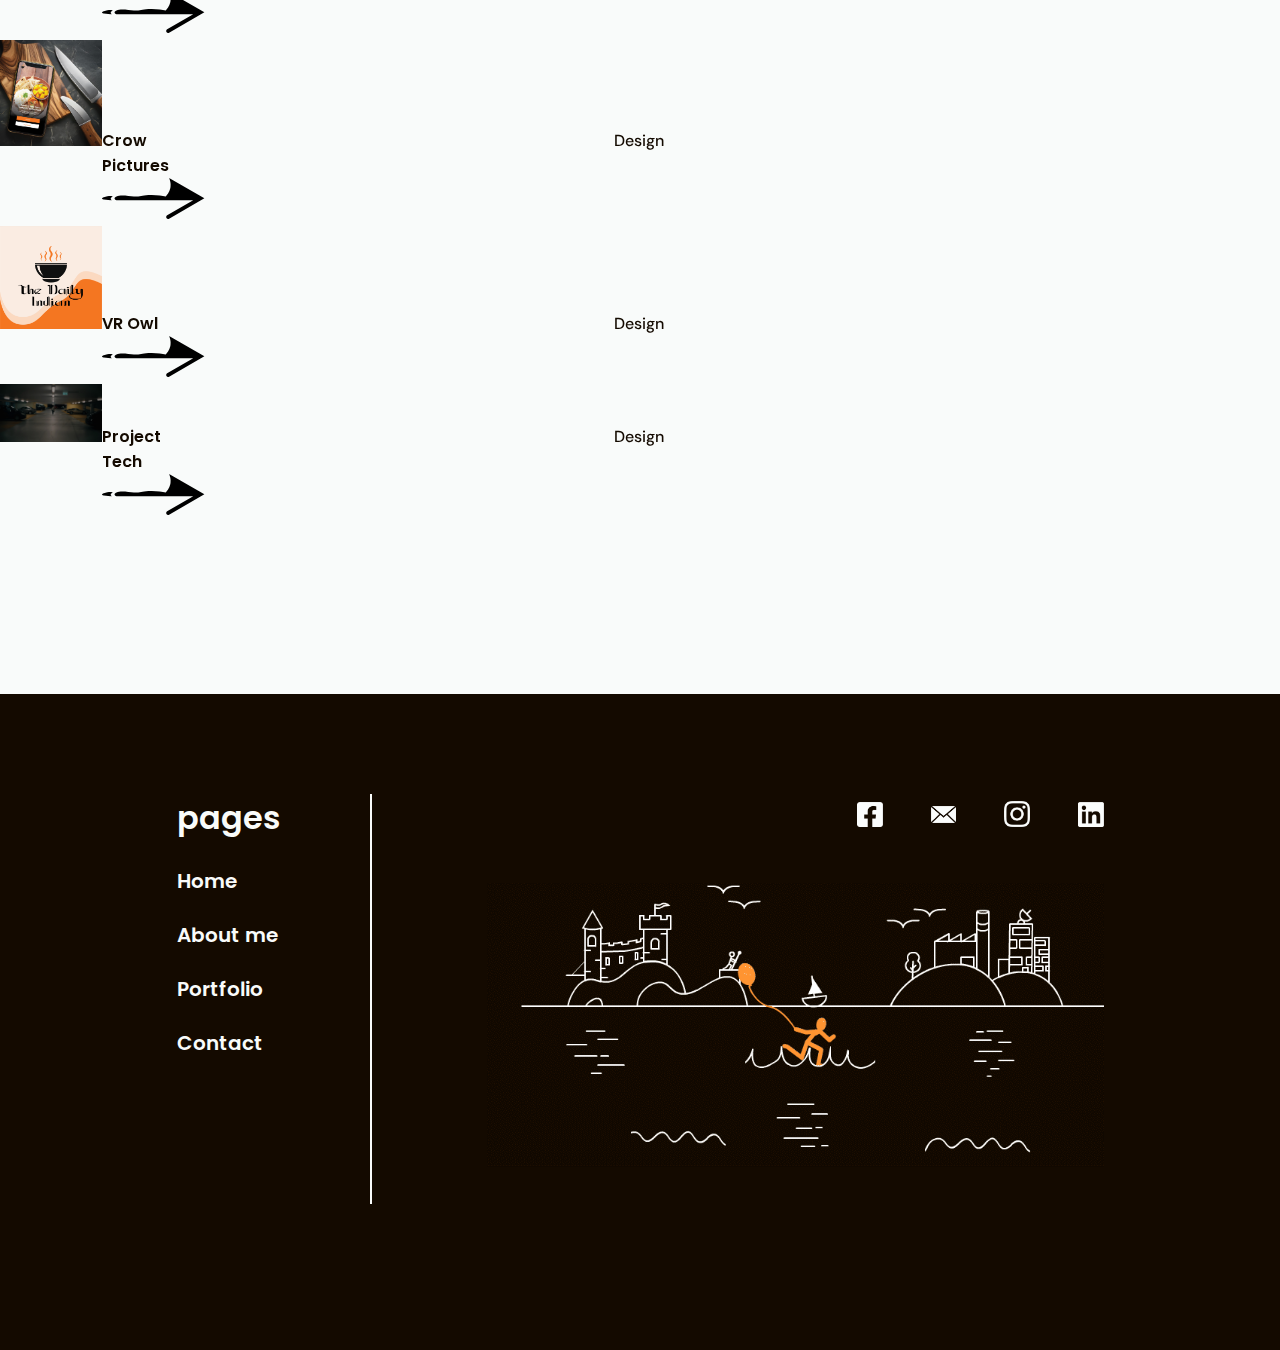
==== commit 370dad1d: "hello" ====
--- a/AboutMe.html
+++ b/AboutMe.html
@@ -110,7 +110,7 @@
   <main>
 
     <section id="one">
-        <h1>Helo again, my name is <span>Sybren Loos</span></h1>
+        <h1>Helo again, my name is <span class="name">Sybren Loos</span></h1>
 
         <p>I am a UX/UI designer and developer. Lorem Ipsum is simply dummy text of the printing and typesetting industry. Lorem Ipsum has been the industry's standard dummy text ever since the 1500s, when an unknown printer took a galley of type and scrambled it to make a type specimen book. Lorem Ipsum is simply dummy text of the printing and typesetting industry. Lorem Ipsum has been the industry's standard.</p>
     
--- a/stylesheet2.css
+++ b/stylesheet2.css
@@ -2,7 +2,7 @@
     --type-scale-1: clamp(2.25rem, 1.7143rem + 2.8vw, 15rem);
     --type-scale-2: clamp(16px, 2.3vw, 30px);
     --type-scale-2-hover: clamp(16px, 2.5vw, 36px);
-    --type-scale-3: clamp(10px, 2.2vw, 40px);
+    --type-scale-3: clamp(10px, 2.2vw, 17px);
     --type-scale-4: clamp(45px, 1.7143rem + 2.8vw, 4rem);
     --type-scale-5: clamp(30px, 3.8vw, 15rem);
     --type-scale-6: clamp(16px, 2.3vw, 20px);
